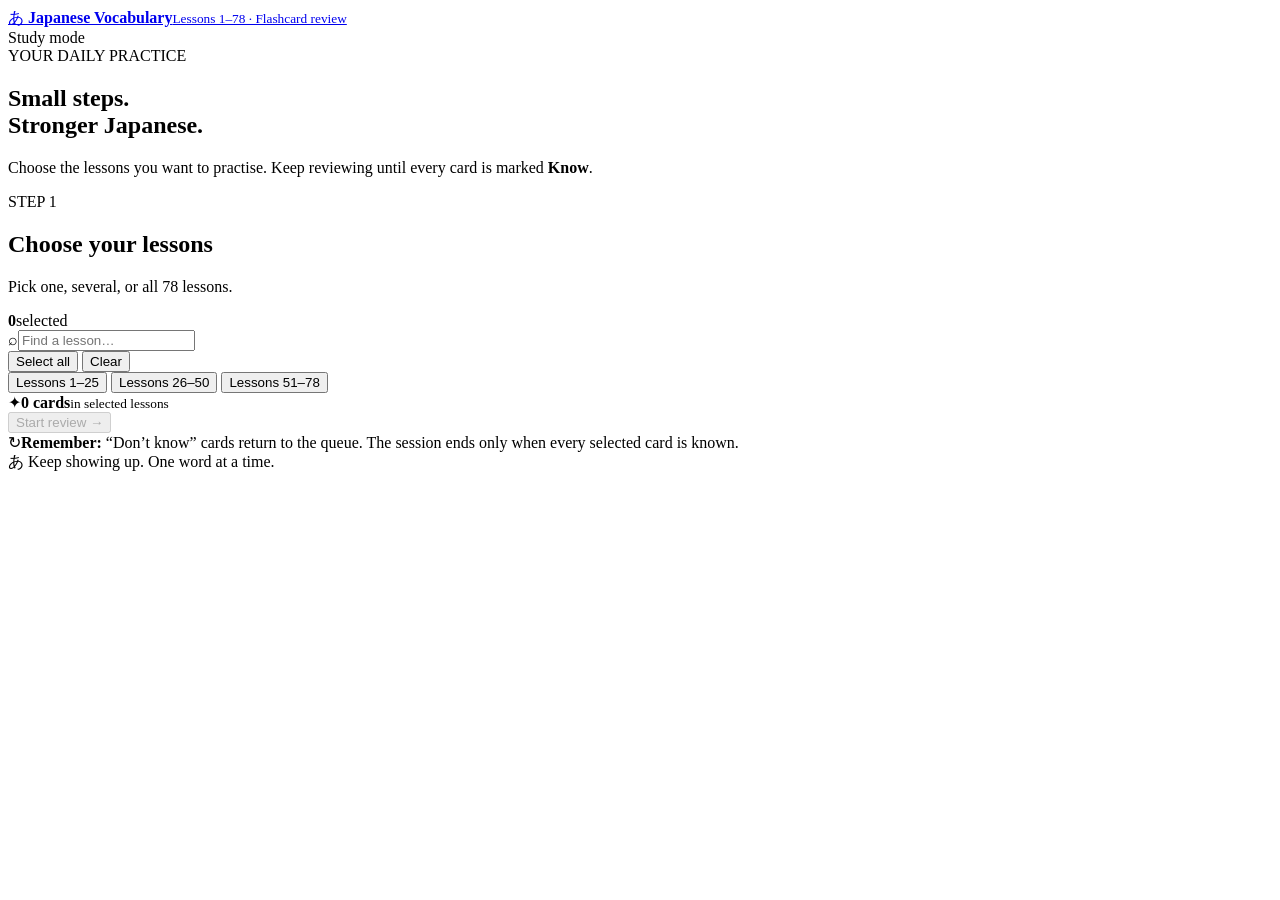
==== public/index.html @ ea496125 "Add homepage inside Vercel static output directory" ====
<!doctype html>
<html lang="en">
<head>
  <meta charset="utf-8">
  <meta name="viewport" content="width=device-width, initial-scale=1, viewport-fit=cover">
  <meta name="theme-color" content="#f5f7fb">
  <meta name="description" content="Review Japanese vocabulary from Lessons 1–78 with a simple, mobile-friendly flashcard app.">
  <title>Japanese Vocabulary • Flashcards</title>
  <link rel="stylesheet" href="./styles.css">
  <script defer src="./lesson-data-1-78-no-kanji.js"></script>
  <script defer src="./app.js"></script>
</head>
<body>
  <div class="app-shell">
    <header class="topbar">
      <a class="brand" href="./" aria-label="Japanese Vocabulary home">
        <span class="brand-mark">あ</span>
        <span><strong>Japanese Vocabulary</strong><small>Lessons 1–78 · Flashcard review</small></span>
      </a>
      <div class="top-pill"><span class="status-dot"></span> Study mode</div>
    </header>

    <main>
      <section id="setup-screen" class="screen">
        <div class="intro">
          <div class="eyebrow">YOUR DAILY PRACTICE</div>
          <h1>Small steps.<br><span>Stronger Japanese.</span></h1>
          <p>Choose the lessons you want to practise. Keep reviewing until every card is marked <strong>Know</strong>.</p>
        </div>

        <section class="panel lesson-panel" aria-labelledby="lesson-title">
          <div class="panel-heading">
            <div>
              <div class="eyebrow">STEP 1</div>
              <h2 id="lesson-title">Choose your lessons</h2>
              <p class="muted">Pick one, several, or all 78 lessons.</p>
            </div>
            <div class="selection-count"><strong id="selected-count">0</strong><span>selected</span></div>
          </div>

          <div class="selection-tools">
            <label class="search-box"><span aria-hidden="true">⌕</span><input id="lesson-search" type="search" placeholder="Find a lesson…" autocomplete="off" aria-label="Find a lesson"></label>
            <div class="tool-buttons">
              <button id="select-all" class="button button-soft" type="button">Select all</button>
              <button id="clear-all" class="button button-quiet" type="button">Clear</button>
            </div>
          </div>
          <div class="quick-picks">
            <button type="button" class="quick-chip" data-range="1-25">Lessons 1–25</button>
            <button type="button" class="quick-chip" data-range="26-50">Lessons 26–50</button>
            <button type="button" class="quick-chip" data-range="51-78">Lessons 51–78</button>
          </div>
          <div id="lesson-grid" class="lesson-grid" aria-label="Lesson choices"></div>
          <div class="start-row">
            <div class="start-summary"><span class="summary-icon">✦</span><span><strong id="word-count">0 cards</strong><small>in selected lessons</small></span></div>
            <button id="start-review" class="button button-primary" type="button" disabled>Start review <span aria-hidden="true">→</span></button>
          </div>
          <p id="setup-error" class="error-message" role="alert" hidden></p>
        </section>
        <div class="tip-row"><span class="tip-icon">↻</span><span><strong>Remember:</strong> “Don’t know” cards return to the queue. The session ends only when every selected card is known.</span></div>
      </section>

      <section id="review-screen" class="screen" hidden>
        <div class="review-topline">
          <button id="back-to-lessons" class="back-button" type="button"><span aria-hidden="true">←</span> Lessons</button>
          <span id="review-lessons-label" class="lesson-label">Selected lessons</span>
        </div>
        <div class="review-heading">
          <div><div class="eyebrow">STEP 2 · ACTIVE RECALL</div><h1>Can you remember it?</h1><p class="muted">Think of the meaning, then tap the card to reveal it.</p></div>
          <div class="progress-ring" aria-label="Review progress"><strong id="progress-percent">0%</strong><span>known</span></div>
        </div>
        <div class="progress-track" role="progressbar" aria-label="Known cards" aria-valuemin="0" aria-valuemax="100" aria-valuenow="0" id="progress-track"><span id="progress-fill"></span></div>
        <div class="stats-row">
          <div class="stat-card"><span class="stat-icon lavender">▤</span><span><strong id="remaining-count">0</strong><small>in queue</small></span></div>
          <div class="stat-card"><span class="stat-icon green">✓</span><span><strong id="known-count">0</strong><small>known</small></span></div>
          <div class="stat-card"><span class="stat-icon orange">↻</span><span><strong id="retry-count">0</strong><small>to revisit</small></span></div>
        </div>

        <div class="flashcard-wrap">
          <button id="flashcard" class="flashcard" type="button" aria-label="Reveal English meaning">
            <span class="card-top"><span id="card-lesson" class="card-lesson">LESSON 1</span><span id="card-side" class="card-side">JAPANESE</span></span>
            <span class="card-center"><span id="card-jp" class="japanese-word" lang="ja">あなた</span><span id="card-en" class="english-meaning" hidden>you</span></span>
            <span class="card-bottom"><span id="card-hint" class="card-hint"><span aria-hidden="true">↻</span> Tap to reveal meaning</span><span class="card-number" id="card-number">CARD 1</span></span>
          </button>
        </div>
        <div class="answer-actions">
          <button id="dont-know" class="answer-button dont-know" type="button"><span class="answer-symbol">↻</span><span><strong>Don’t know</strong><small>Bring it back later</small></span></button>
          <button id="know" class="answer-button know" type="button"><span class="answer-symbol">✓</span><span><strong>Know</strong><small>Remove from this review</small></span></button>
        </div>
        <p class="keyboard-hint">Tip: tap the card to flip · keyboard: Space to flip, ← Don’t know, → Know</p>
      </section>

      <section id="complete-screen" class="screen completion-screen" hidden>
        <div class="completion-card">
          <div class="celebration-icon">✦</div>
          <div class="eyebrow">SESSION COMPLETE</div>
          <h1>すばらしい！<br><span>Excellent work.</span></h1>
          <p>You marked every card as <strong>Know</strong>. That’s your selected vocabulary reviewed from start to finish.</p>
          <div class="completion-stats"><div><strong id="final-known">0</strong><span>cards mastered</span></div><div><strong id="final-lessons">0</strong><span>lessons practised</span></div></div>
          <button id="review-again" class="button button-primary button-wide" type="button">Review these lessons again <span aria-hidden="true">↻</span></button>
          <button id="choose-new-lessons" class="button button-soft button-wide" type="button">Choose other lessons</button>
        </div>
      </section>
    </main>
    <footer><span>あ</span> Keep showing up. One word at a time.</footer>
  </div>
</body>
</html>
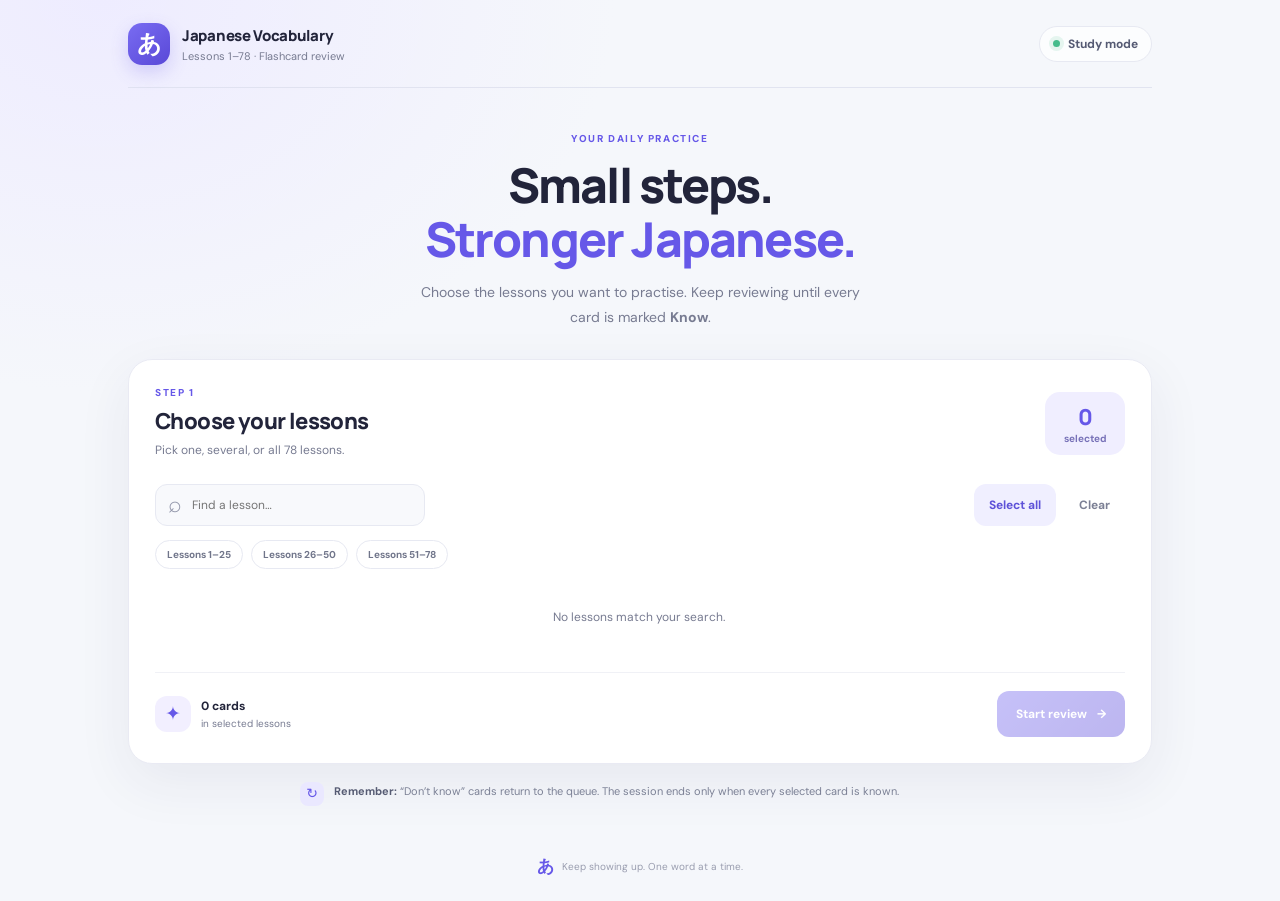
==== commit 39b6da20: "Load canonical Lessons 1–78 vocabulary in public build" ====
--- a/public/index.html
+++ b/public/index.html
@@ -7,7 +7,7 @@
   <meta name="description" content="Review Japanese vocabulary from Lessons 1–78 with a simple, mobile-friendly flashcard app.">
   <title>Japanese Vocabulary • Flashcards</title>
   <link rel="stylesheet" href="./styles.css">
-  <script defer src="./lesson-data-1-78-no-kanji.js"></script>
+  <script defer src="./lesson-data-1-78.js"></script>
   <script defer src="./app.js"></script>
 </head>
 <body>
--- a/public/styles.css
+++ b/public/styles.css
@@ -0,0 +1,6 @@
+@import url('https://fonts.googleapis.com/css2?family=DM+Sans:wght@400;500;600;700&family=Manrope:wght@400;500;600;700;800&display=swap');
+:root{color-scheme:light;--ink:#22243a;--muted:#777b91;--line:#e7e9f2;--paper:#fff;--bg:#f5f7fb;--purple:#6658e8;--purple-dark:#5144d4;--purple-soft:#f0eeff;--green:#188a62;--green-soft:#e8f8f1;--orange:#c47731;--orange-soft:#fff3e6;--shadow:0 18px 55px rgba(41,43,83,.07)}
+*{box-sizing:border-box}html{min-height:100%;background:var(--bg)}body{margin:0;color:var(--ink);font-family:'DM Sans',system-ui,-apple-system,sans-serif;background:radial-gradient(ellipse at 8% 0%,#eeecff 0,transparent 32rem),var(--bg);min-height:100vh}button,input{font:inherit}button{cursor:pointer}button:focus-visible,input:focus-visible,a:focus-visible{outline:3px solid #a9a0ff;outline-offset:3px}.app-shell{max-width:1080px;margin:0 auto;padding:0 28px;min-height:100vh;display:flex;flex-direction:column}.topbar{height:88px;display:flex;align-items:center;justify-content:space-between;border-bottom:1px solid rgba(219,222,236,.75);gap:12px}.brand{display:flex;align-items:center;gap:12px;text-decoration:none;color:inherit}.brand-mark{width:42px;height:42px;display:grid;place-items:center;border-radius:14px;background:linear-gradient(140deg,#796cf2,#5948d7);color:#fff;font-size:24px;font-weight:800;box-shadow:0 7px 18px #6658e83b}.brand strong,.brand small{display:block}.brand strong{font:800 15px Manrope,sans-serif;letter-spacing:-.3px}.brand small{font-size:11px;color:var(--muted);margin-top:3px}.top-pill{display:flex;align-items:center;gap:8px;border:1px solid var(--line);border-radius:99px;background:#ffffffb8;padding:9px 13px;font-size:12px;font-weight:700;color:#555a73;white-space:nowrap}.status-dot{width:7px;height:7px;border-radius:50%;background:#45bc8b;box-shadow:0 0 0 4px #45bc8b20}.screen{padding:44px 0 26px;animation:appear .3s ease both}.intro{max-width:600px;margin:0 auto 30px;text-align:center}.eyebrow{color:var(--purple);font-size:10px;font-weight:800;letter-spacing:1.6px}.intro h1,.review-heading h1,.completion-card h1{font:800 clamp(32px,5vw,48px)/1.13 Manrope,sans-serif;letter-spacing:-1.8px;margin:13px 0 14px}.intro h1 span,.review-heading h1 span,.completion-card h1 span{color:var(--purple)}.intro p{font-size:14px;line-height:1.75;color:var(--muted);max-width:470px;margin:0 auto}.panel{background:var(--paper);border:1px solid #e9eaf3;border-radius:24px;box-shadow:var(--shadow)}.lesson-panel{padding:26px}.panel-heading{display:flex;justify-content:space-between;align-items:center;gap:16px}.panel-heading h2{font:800 22px Manrope,sans-serif;letter-spacing:-.6px;margin:7px 0 5px}.muted{color:var(--muted)}.panel-heading p,.review-heading p{font-size:12px;margin:0;line-height:1.6}.selection-count{background:var(--purple-soft);border-radius:15px;padding:10px 14px;text-align:center;min-width:80px}.selection-count strong{display:block;color:var(--purple);font:800 22px Manrope}.selection-count span{display:block;color:#7771b8;font-size:10px;font-weight:700}.selection-tools{display:flex;align-items:center;justify-content:space-between;gap:12px;margin:23px 0 14px}.search-box{display:flex;align-items:center;gap:8px;background:#f8f9fc;border:1px solid var(--line);border-radius:12px;padding:0 12px;height:42px;max-width:270px;flex:1;color:#9296aa}.search-box>span{font-size:23px;line-height:1}.search-box input{width:100%;min-width:0;border:0;outline:none;background:transparent;color:var(--ink);font-size:12px}.tool-buttons{display:flex;gap:8px}.button{border:0;border-radius:12px;min-height:42px;padding:0 15px;display:inline-flex;align-items:center;justify-content:center;gap:10px;font-weight:700;font-size:12px;transition:transform .18s,background .18s,box-shadow .18s}.button:active,.answer-button:active{transform:scale(.98)}.button-soft{background:#f0efff;color:#5d51d8}.button-soft:hover{background:#e7e4ff}.button-quiet{background:transparent;color:#7c8095}.button-quiet:hover{background:#f5f6fa}.button-primary{background:linear-gradient(135deg,#7164ee,#5949d9);color:white;box-shadow:0 8px 20px #6658e82e}.button-primary:hover{background:linear-gradient(135deg,#6558e7,#4f42cd);box-shadow:0 10px 24px #6658e845}.button:disabled{opacity:.4;cursor:not-allowed;box-shadow:none}.quick-picks{display:flex;gap:8px;flex-wrap:wrap;margin:0 0 14px}.quick-chip{border:1px solid var(--line);background:#fff;border-radius:99px;padding:7px 11px;font-size:10px;color:#70758a;font-weight:700}.quick-chip:hover{border-color:#bcb6ff;color:var(--purple);background:#faf9ff}.lesson-grid{display:grid;grid-template-columns:repeat(6,minmax(0,1fr));gap:8px;max-height:280px;overflow:auto;padding:2px 3px 8px 0;scrollbar-color:#d7d5ee transparent;scrollbar-width:thin}.lesson-option{position:relative;min-height:58px;border:1px solid var(--line);border-radius:13px;background:#fff;display:flex;align-items:center;justify-content:center;flex-direction:column;gap:3px;color:#656a81;transition:border-color .15s,background .15s,transform .15s}.lesson-option:hover{border-color:#b9b2ff;transform:translateY(-1px)}.lesson-option strong{font:800 15px Manrope,sans-serif}.lesson-option small{font-size:9px;color:#9b9fb0}.lesson-option.selected{background:#f0eeff;border-color:#8b80f2;color:#584bd4;box-shadow:inset 0 0 0 1px #8b80f22b}.lesson-option.selected small{color:#7770ca}.lesson-option .checkmark{position:absolute;right:6px;top:5px;width:14px;height:14px;border-radius:50%;display:grid;place-items:center;background:var(--purple);color:#fff;font-size:9px}.lesson-option:not(.selected) .checkmark{display:none}.empty-search{grid-column:1/-1;text-align:center;color:var(--muted);font-size:12px;padding:24px}.start-row{display:flex;align-items:center;justify-content:space-between;gap:12px;border-top:1px solid #f0f1f6;margin-top:15px;padding-top:18px}.start-summary{display:flex;align-items:center;gap:10px}.summary-icon{display:grid;place-items:center;width:36px;height:36px;border-radius:12px;background:#f2efff;color:var(--purple);font-size:19px}.start-summary strong,.start-summary small{display:block}.start-summary strong{font-size:12px}.start-summary small{font-size:10px;color:var(--muted);margin-top:3px}.start-row .button{min-height:46px;padding:0 19px}.error-message{font-size:12px;color:#b43f52;margin:12px 0 0}.tip-row{display:flex;align-items:flex-start;gap:10px;max-width:680px;margin:18px auto 0;color:#7b8095;font-size:11px;line-height:1.7}.tip-row strong{color:#565b73}.tip-icon{display:grid;place-items:center;flex:0 0 24px;height:24px;border-radius:8px;background:#eae8ff;color:var(--purple);font-size:14px}.review-topline{display:flex;align-items:center;justify-content:space-between;margin-bottom:28px}.back-button{border:0;background:transparent;padding:8px 0;color:#6f7489;font-size:12px;font-weight:700}.back-button:hover{color:var(--purple)}.back-button span{font-size:18px;vertical-align:-1px;margin-right:5px}.lesson-label{font-size:10px;font-weight:700;color:#7168cb;background:#efedff;padding:8px 11px;border-radius:99px}.review-heading{display:flex;align-items:center;justify-content:space-between;gap:16px}.review-heading h1{font-size:clamp(27px,4vw,38px);margin:9px 0}.review-heading p{font-size:12px}.progress-ring{width:66px;height:66px;flex:0 0 66px;border-radius:50%;border:4px solid #e5e2ff;display:flex;flex-direction:column;align-items:center;justify-content:center;background:#fff}.progress-ring strong{font:800 16px Manrope;color:var(--purple)}.progress-ring span{font-size:8px;color:var(--muted);margin-top:1px}.progress-track{height:6px;background:#e7e8f1;border-radius:99px;overflow:hidden;margin:22px 0 16px}.progress-track span{display:block;height:100%;width:0;background:linear-gradient(90deg,#9288ff,#5d4cdd);border-radius:99px;transition:width .25s ease}.stats-row{display:grid;grid-template-columns:repeat(3,1fr);gap:10px}.stat-card{display:flex;align-items:center;gap:10px;padding:12px 14px;border:1px solid var(--line);border-radius:14px;background:#fff}.stat-icon{display:grid;place-items:center;width:32px;height:32px;border-radius:10px;font-size:15px;font-weight:800}.lavender{background:#efedff;color:#6658e8}.green{background:var(--green-soft);color:var(--green)}.orange{background:var(--orange-soft);color:var(--orange)}.stat-card strong,.stat-card small{display:block}.stat-card strong{font:800 16px Manrope}.stat-card small{font-size:10px;color:var(--muted);margin-top:2px}.flashcard-wrap{max-width:620px;margin:24px auto 16px;perspective:1200px}.flashcard{width:100%;min-height:270px;border:1px solid #e5e3fb;border-radius:24px;background:linear-gradient(145deg,#fff 0%,#fcfbff 70%,#f4f1ff 100%);box-shadow:0 20px 50px #3c32780d;display:flex;flex-direction:column;align-items:stretch;justify-content:space-between;text-align:center;padding:21px 24px;color:var(--ink);transition:transform .24s,box-shadow .24s;position:relative;overflow:hidden}.flashcard:before{content:"";position:absolute;width:180px;height:180px;border-radius:50%;background:#eeebff70;top:-100px;right:-70px;pointer-events:none}.flashcard:hover{box-shadow:0 24px 60px #3c327815}.flashcard.is-flipped{background:linear-gradient(145deg,#f4fff9,#fff 80%);border-color:#d2f0e2}.card-top,.card-bottom{position:relative;display:flex;align-items:center;justify-content:space-between;gap:10px}.card-lesson,.card-side,.card-number{font-size:9px;font-weight:800;letter-spacing:1px;color:#8b8fa4}.card-lesson{background:#f0eeff;color:#6c5de3;border-radius:99px;padding:7px 10px;letter-spacing:.5px}.card-center{display:flex;flex-direction:column;align-items:center;justify-content:center;gap:16px;min-height:150px;position:relative}.japanese-word{font:700 clamp(32px,7vw,56px)/1.3 'DM Sans',sans-serif;letter-spacing:.5px;color:#282742;overflow-wrap:anywhere}.english-meaning{font:700 clamp(22px,4vw,30px)/1.35 Manrope,sans-serif;letter-spacing:-.5px;color:#188a62;overflow-wrap:anywhere}.card-hint{font-size:10px;color:#8a8da3}.card-hint span{font-size:14px;vertical-align:-1px;margin-right:4px}.flashcard.is-flipped .card-hint{color:#238663}.answer-actions{max-width:620px;margin:0 auto;display:grid;grid-template-columns:1fr 1fr;gap:12px}.answer-button{min-height:65px;border-radius:15px;border:1px solid var(--line);display:flex;align-items:center;justify-content:flex-start;text-align:left;gap:12px;padding:10px 16px;background:#fff;transition:transform .15s,box-shadow .15s,border-color .15s}.answer-button:hover{transform:translateY(-2px);box-shadow:0 8px 20px #27254b0b}.answer-button .answer-symbol{display:grid;place-items:center;flex:0 0 34px;height:34px;border-radius:11px;font-size:17px;font-weight:800}.answer-button strong,.answer-button small{display:block}.answer-button strong{font-size:12px}.answer-button small{font-size:10px;color:var(--muted);margin-top:4px}.dont-know{border-color:#f1e4d5}.dont-know .answer-symbol{background:var(--orange-soft);color:var(--orange)}.dont-know strong{color:#a86427}.know{border-color:#d6efe4}.know .answer-symbol{background:var(--green-soft);color:var(--green)}.know strong{color:#187b5b}.keyboard-hint{text-align:center;font-size:10px;color:#9699aa;margin:15px 0 0}.completion-screen{display:flex;justify-content:center;align-items:center;flex:1}.completion-card{width:min(100%,520px);text-align:center;padding:38px 30px;background:#fff;border:1px solid var(--line);border-radius:26px;box-shadow:var(--shadow)}.celebration-icon{display:grid;place-items:center;width:68px;height:68px;margin:0 auto 20px;border-radius:23px;background:linear-gradient(145deg,#eeeaff,#faf9ff);color:var(--purple);font-size:32px}.completion-card h1{font-size:36px;margin:13px 0}.completion-card p{font-size:13px;line-height:1.8;color:var(--muted);max-width:370px;margin:0 auto}.completion-stats{display:grid;grid-template-columns:1fr 1fr;gap:10px;margin:25px 0}.completion-stats div{padding:17px;border:1px solid var(--line);border-radius:15px;background:#fafaff}.completion-stats strong,.completion-stats span{display:block}.completion-stats strong{font:800 25px Manrope;color:var(--purple)}.completion-stats span{font-size:10px;color:var(--muted);margin-top:4px}.button-wide{width:100%;min-height:46px;margin-top:10px}footer{margin-top:auto;display:flex;justify-content:center;align-items:center;gap:8px;padding:23px 0;color:#999daf;font-size:10px}footer span{color:var(--purple);font-size:17px;font-weight:800}@keyframes appear{from{opacity:0;transform:translateY(7px)}to{opacity:1;transform:translateY(0)}}[hidden]{display:none!important}
+@media(max-width:760px){.app-shell{padding:0 18px}.topbar{height:74px}.brand-mark{width:38px;height:38px}.brand strong{font-size:13px}.brand small{font-size:10px}.top-pill{font-size:10px;padding:8px 10px}.screen{padding-top:30px}.intro{margin-bottom:23px}.intro h1{font-size:36px}.intro p{font-size:12px}.lesson-panel{padding:18px;border-radius:20px}.panel-heading h2{font-size:19px}.selection-tools{align-items:stretch;flex-direction:column}.search-box{max-width:none;flex:auto}.tool-buttons{display:grid;grid-template-columns:1fr 1fr}.lesson-grid{grid-template-columns:repeat(4,minmax(0,1fr));gap:7px;max-height:300px}.lesson-option{min-height:54px}.start-row .button{padding:0 13px}.tip-row{font-size:10px}.review-topline{margin-bottom:22px}.review-heading h1{font-size:28px;letter-spacing:-1px}.review-heading p{max-width:260px}.progress-ring{width:59px;height:59px;flex-basis:59px}.stats-row{gap:7px}.stat-card{padding:10px 8px;gap:7px}.stat-icon{width:29px;height:29px;flex-basis:29px}.stat-card strong{font-size:14px}.stat-card small{font-size:9px}.flashcard{min-height:260px;padding:17px 16px;border-radius:21px}.answer-actions{gap:8px}.answer-button{min-height:66px;padding:9px 10px;gap:8px}.answer-button .answer-symbol{flex-basis:30px;height:30px}.answer-button strong{font-size:11px}.answer-button small{font-size:9px}.keyboard-hint{line-height:1.6}.completion-card{padding:30px 20px}.completion-card h1{font-size:32px}}
+@media(max-width:390px){.app-shell{padding:0 12px}.brand{gap:8px}.brand strong{font-size:12px}.brand small{font-size:9px}.top-pill{padding:7px 8px;font-size:9px}.intro h1{font-size:32px}.lesson-panel{padding:14px}.lesson-grid{grid-template-columns:repeat(3,minmax(0,1fr))}.selection-count{min-width:68px;padding:8px 10px}.panel-heading h2{font-size:17px}.start-summary{gap:7px}.start-row .button{font-size:11px;padding:0 10px}.review-heading h1{font-size:25px}.review-heading p{font-size:11px}.flashcard{min-height:235px}.answer-button{gap:6px;padding:8px}.answer-button .answer-symbol{flex-basis:27px;height:27px}.answer-button small{font-size:8px}.lesson-label{font-size:9px;padding:7px 8px}}
+@media(prefers-reduced-motion:reduce){*,*:before,*:after{animation-duration:.01ms!important;transition-duration:.01ms!important;scroll-behavior:auto!important}}
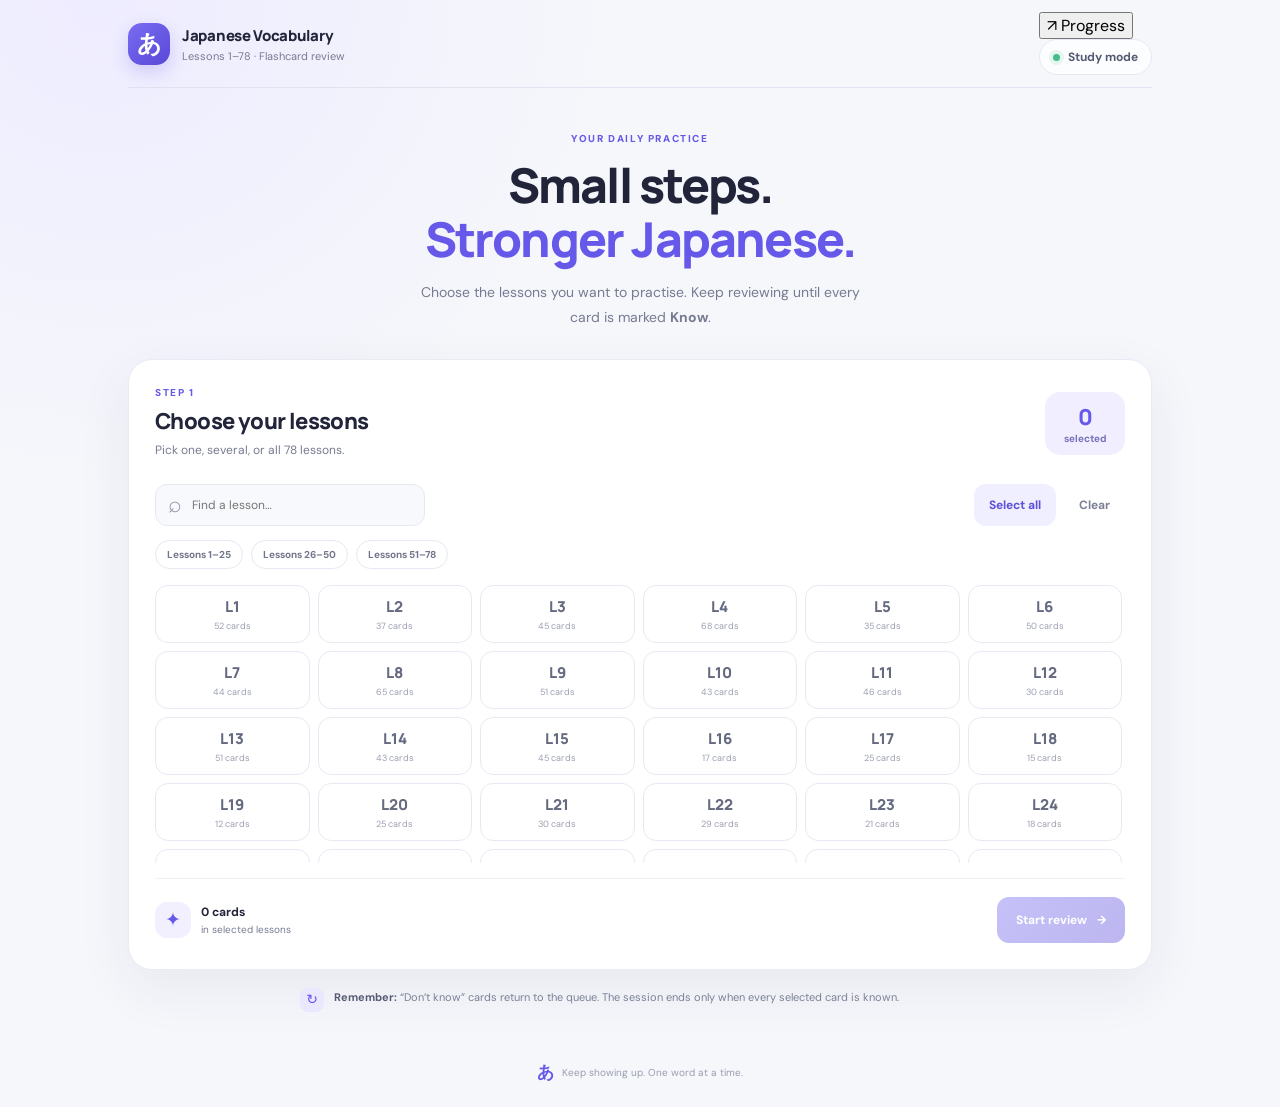
==== commit 9225de40: "Add progress view and PWA metadata" ====
--- a/public/index.html
+++ b/public/index.html
@@ -4,6 +4,9 @@
   <meta charset="utf-8">
   <meta name="viewport" content="width=device-width, initial-scale=1, viewport-fit=cover">
   <meta name="theme-color" content="#f5f7fb">
+  <meta name="apple-mobile-web-app-capable" content="yes">
+  <meta name="apple-mobile-web-app-status-bar-style" content="default">
+  <link rel="manifest" href="./manifest.json">
   <meta name="description" content="Review Japanese vocabulary from Lessons 1–78 with a simple, mobile-friendly flashcard app.">
   <title>Japanese Vocabulary • Flashcards</title>
   <link rel="stylesheet" href="./styles.css">
@@ -17,7 +20,7 @@
         <span class="brand-mark">あ</span>
         <span><strong>Japanese Vocabulary</strong><small>Lessons 1–78 · Flashcard review</small></span>
       </a>
-      <div class="top-pill"><span class="status-dot"></span> Study mode</div>
+      <div class="top-actions"><button id="show-progress" class="progress-nav" type="button" aria-label="View learning progress">↗ Progress</button><div class="top-pill"><span class="status-dot"></span> Study mode</div></div>
     </header>
 
     <main>
@@ -58,6 +61,20 @@
           <p id="setup-error" class="error-message" role="alert" hidden></p>
         </section>
         <div class="tip-row"><span class="tip-icon">↻</span><span><strong>Remember:</strong> “Don’t know” cards return to the queue. The session ends only when every selected card is known.</span></div>
+      </section>
+
+      <section id="progress-screen" class="screen" hidden>
+        <div class="progress-page-heading">
+          <div><div class="eyebrow">YOUR LEARNING JOURNEY</div><h1>My progress</h1><p class="muted">Your progress is saved on this device and stays available offline.</p></div>
+          <button id="progress-back" class="back-button" type="button">← Lessons</button>
+        </div>
+        <div class="progress-overview">
+          <article class="overview-card overview-primary"><span class="overview-label">Vocabulary mastered</span><strong id="overall-mastered">0 / 0</strong><div class="overview-track"><span id="overall-fill"></span></div><small id="overall-percent">0% complete</small></article>
+          <article class="overview-card"><span class="overview-label">Study sessions</span><strong id="sessions-total">0</strong><small>completed</small></article>
+          <article class="overview-card"><span class="overview-label">Cards still to learn</span><strong id="overall-remaining">0</strong><small>not marked Know</small></article>
+        </div>
+        <section class="panel progress-lessons-panel"><div class="panel-heading"><div><div class="eyebrow">LESSON BREAKDOWN</div><h2>Progress by lesson</h2><p class="muted">Each lesson tracks cards you marked Know.</p></div></div><div id="progress-lesson-list" class="progress-lesson-list"></div></section>
+        <section class="panel recent-panel"><div class="panel-heading"><div><div class="eyebrow">RECENT ACTIVITY</div><h2>Completed sessions</h2></div></div><div id="session-history" class="session-history"></div></section>
       </section>
 
       <section id="review-screen" class="screen" hidden>
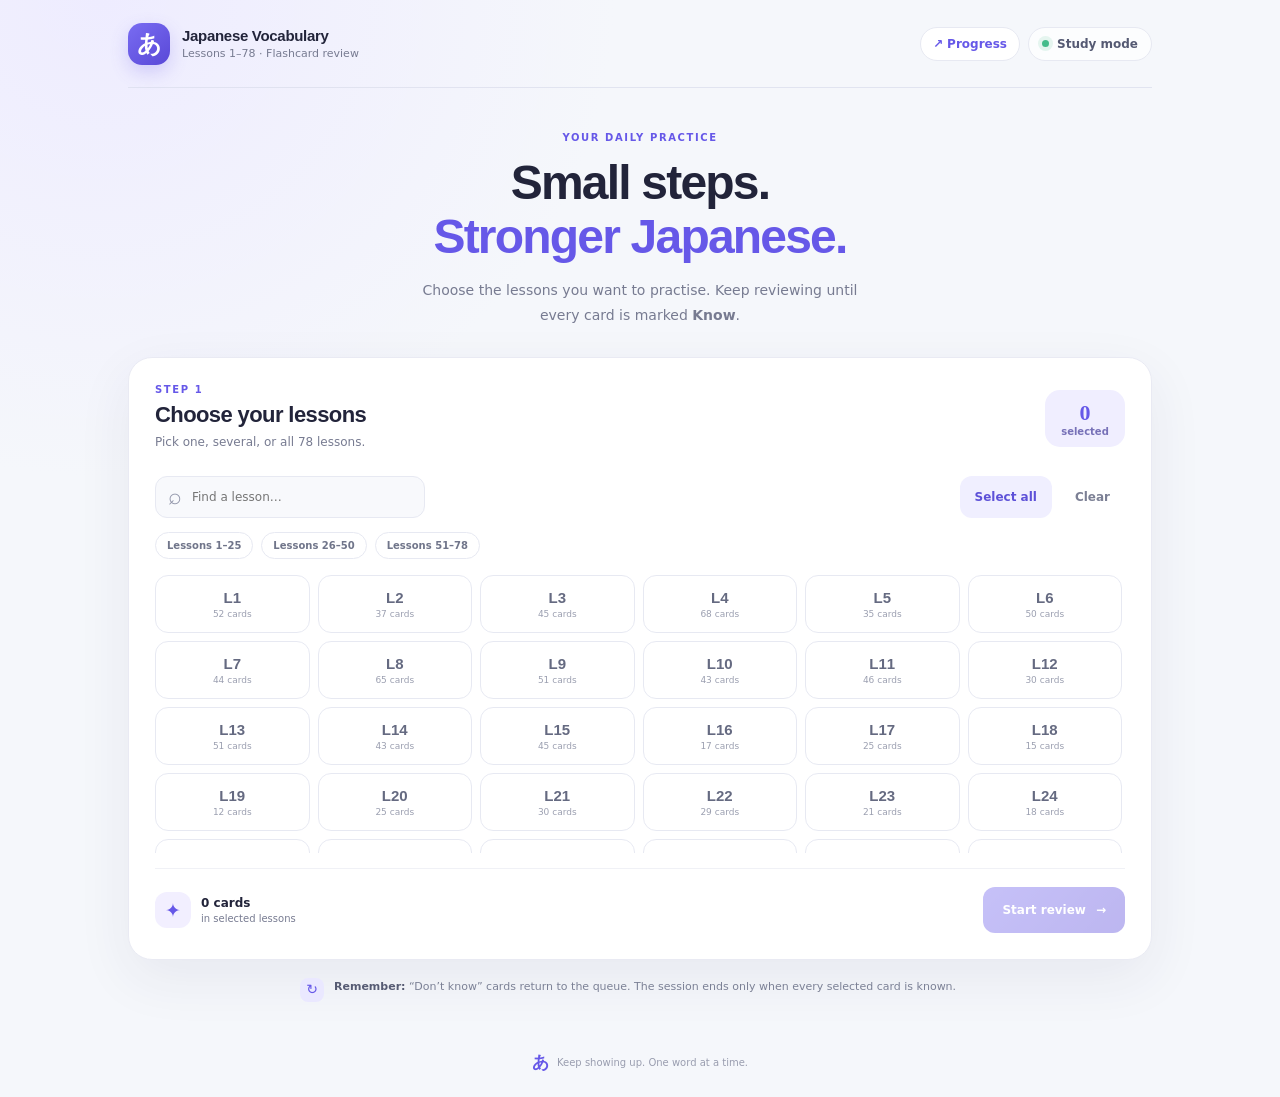
==== commit 283da8d3: "Register public-path service worker for offline mode" ====
--- a/public/index.html
+++ b/public/index.html
@@ -12,6 +12,7 @@
   <link rel="stylesheet" href="./styles.css">
   <script defer src="./lesson-data-1-78.js"></script>
   <script defer src="./app.js"></script>
+  <script>if ("serviceWorker" in navigator) window.addEventListener("load", () => navigator.serviceWorker.register("./sw.js").catch(() => {}));</script>
 </head>
 <body>
   <div class="app-shell">
--- a/public/styles.css
+++ b/public/styles.css
@@ -1,6 +1,42 @@
-@import url('https://fonts.googleapis.com/css2?family=DM+Sans:wght@400;500;600;700&family=Manrope:wght@400;500;600;700;800&display=swap');
 :root{color-scheme:light;--ink:#22243a;--muted:#777b91;--line:#e7e9f2;--paper:#fff;--bg:#f5f7fb;--purple:#6658e8;--purple-dark:#5144d4;--purple-soft:#f0eeff;--green:#188a62;--green-soft:#e8f8f1;--orange:#c47731;--orange-soft:#fff3e6;--shadow:0 18px 55px rgba(41,43,83,.07)}
 *{box-sizing:border-box}html{min-height:100%;background:var(--bg)}body{margin:0;color:var(--ink);font-family:'DM Sans',system-ui,-apple-system,sans-serif;background:radial-gradient(ellipse at 8% 0%,#eeecff 0,transparent 32rem),var(--bg);min-height:100vh}button,input{font:inherit}button{cursor:pointer}button:focus-visible,input:focus-visible,a:focus-visible{outline:3px solid #a9a0ff;outline-offset:3px}.app-shell{max-width:1080px;margin:0 auto;padding:0 28px;min-height:100vh;display:flex;flex-direction:column}.topbar{height:88px;display:flex;align-items:center;justify-content:space-between;border-bottom:1px solid rgba(219,222,236,.75);gap:12px}.brand{display:flex;align-items:center;gap:12px;text-decoration:none;color:inherit}.brand-mark{width:42px;height:42px;display:grid;place-items:center;border-radius:14px;background:linear-gradient(140deg,#796cf2,#5948d7);color:#fff;font-size:24px;font-weight:800;box-shadow:0 7px 18px #6658e83b}.brand strong,.brand small{display:block}.brand strong{font:800 15px Manrope,sans-serif;letter-spacing:-.3px}.brand small{font-size:11px;color:var(--muted);margin-top:3px}.top-pill{display:flex;align-items:center;gap:8px;border:1px solid var(--line);border-radius:99px;background:#ffffffb8;padding:9px 13px;font-size:12px;font-weight:700;color:#555a73;white-space:nowrap}.status-dot{width:7px;height:7px;border-radius:50%;background:#45bc8b;box-shadow:0 0 0 4px #45bc8b20}.screen{padding:44px 0 26px;animation:appear .3s ease both}.intro{max-width:600px;margin:0 auto 30px;text-align:center}.eyebrow{color:var(--purple);font-size:10px;font-weight:800;letter-spacing:1.6px}.intro h1,.review-heading h1,.completion-card h1{font:800 clamp(32px,5vw,48px)/1.13 Manrope,sans-serif;letter-spacing:-1.8px;margin:13px 0 14px}.intro h1 span,.review-heading h1 span,.completion-card h1 span{color:var(--purple)}.intro p{font-size:14px;line-height:1.75;color:var(--muted);max-width:470px;margin:0 auto}.panel{background:var(--paper);border:1px solid #e9eaf3;border-radius:24px;box-shadow:var(--shadow)}.lesson-panel{padding:26px}.panel-heading{display:flex;justify-content:space-between;align-items:center;gap:16px}.panel-heading h2{font:800 22px Manrope,sans-serif;letter-spacing:-.6px;margin:7px 0 5px}.muted{color:var(--muted)}.panel-heading p,.review-heading p{font-size:12px;margin:0;line-height:1.6}.selection-count{background:var(--purple-soft);border-radius:15px;padding:10px 14px;text-align:center;min-width:80px}.selection-count strong{display:block;color:var(--purple);font:800 22px Manrope}.selection-count span{display:block;color:#7771b8;font-size:10px;font-weight:700}.selection-tools{display:flex;align-items:center;justify-content:space-between;gap:12px;margin:23px 0 14px}.search-box{display:flex;align-items:center;gap:8px;background:#f8f9fc;border:1px solid var(--line);border-radius:12px;padding:0 12px;height:42px;max-width:270px;flex:1;color:#9296aa}.search-box>span{font-size:23px;line-height:1}.search-box input{width:100%;min-width:0;border:0;outline:none;background:transparent;color:var(--ink);font-size:12px}.tool-buttons{display:flex;gap:8px}.button{border:0;border-radius:12px;min-height:42px;padding:0 15px;display:inline-flex;align-items:center;justify-content:center;gap:10px;font-weight:700;font-size:12px;transition:transform .18s,background .18s,box-shadow .18s}.button:active,.answer-button:active{transform:scale(.98)}.button-soft{background:#f0efff;color:#5d51d8}.button-soft:hover{background:#e7e4ff}.button-quiet{background:transparent;color:#7c8095}.button-quiet:hover{background:#f5f6fa}.button-primary{background:linear-gradient(135deg,#7164ee,#5949d9);color:white;box-shadow:0 8px 20px #6658e82e}.button-primary:hover{background:linear-gradient(135deg,#6558e7,#4f42cd);box-shadow:0 10px 24px #6658e845}.button:disabled{opacity:.4;cursor:not-allowed;box-shadow:none}.quick-picks{display:flex;gap:8px;flex-wrap:wrap;margin:0 0 14px}.quick-chip{border:1px solid var(--line);background:#fff;border-radius:99px;padding:7px 11px;font-size:10px;color:#70758a;font-weight:700}.quick-chip:hover{border-color:#bcb6ff;color:var(--purple);background:#faf9ff}.lesson-grid{display:grid;grid-template-columns:repeat(6,minmax(0,1fr));gap:8px;max-height:280px;overflow:auto;padding:2px 3px 8px 0;scrollbar-color:#d7d5ee transparent;scrollbar-width:thin}.lesson-option{position:relative;min-height:58px;border:1px solid var(--line);border-radius:13px;background:#fff;display:flex;align-items:center;justify-content:center;flex-direction:column;gap:3px;color:#656a81;transition:border-color .15s,background .15s,transform .15s}.lesson-option:hover{border-color:#b9b2ff;transform:translateY(-1px)}.lesson-option strong{font:800 15px Manrope,sans-serif}.lesson-option small{font-size:9px;color:#9b9fb0}.lesson-option.selected{background:#f0eeff;border-color:#8b80f2;color:#584bd4;box-shadow:inset 0 0 0 1px #8b80f22b}.lesson-option.selected small{color:#7770ca}.lesson-option .checkmark{position:absolute;right:6px;top:5px;width:14px;height:14px;border-radius:50%;display:grid;place-items:center;background:var(--purple);color:#fff;font-size:9px}.lesson-option:not(.selected) .checkmark{display:none}.empty-search{grid-column:1/-1;text-align:center;color:var(--muted);font-size:12px;padding:24px}.start-row{display:flex;align-items:center;justify-content:space-between;gap:12px;border-top:1px solid #f0f1f6;margin-top:15px;padding-top:18px}.start-summary{display:flex;align-items:center;gap:10px}.summary-icon{display:grid;place-items:center;width:36px;height:36px;border-radius:12px;background:#f2efff;color:var(--purple);font-size:19px}.start-summary strong,.start-summary small{display:block}.start-summary strong{font-size:12px}.start-summary small{font-size:10px;color:var(--muted);margin-top:3px}.start-row .button{min-height:46px;padding:0 19px}.error-message{font-size:12px;color:#b43f52;margin:12px 0 0}.tip-row{display:flex;align-items:flex-start;gap:10px;max-width:680px;margin:18px auto 0;color:#7b8095;font-size:11px;line-height:1.7}.tip-row strong{color:#565b73}.tip-icon{display:grid;place-items:center;flex:0 0 24px;height:24px;border-radius:8px;background:#eae8ff;color:var(--purple);font-size:14px}.review-topline{display:flex;align-items:center;justify-content:space-between;margin-bottom:28px}.back-button{border:0;background:transparent;padding:8px 0;color:#6f7489;font-size:12px;font-weight:700}.back-button:hover{color:var(--purple)}.back-button span{font-size:18px;vertical-align:-1px;margin-right:5px}.lesson-label{font-size:10px;font-weight:700;color:#7168cb;background:#efedff;padding:8px 11px;border-radius:99px}.review-heading{display:flex;align-items:center;justify-content:space-between;gap:16px}.review-heading h1{font-size:clamp(27px,4vw,38px);margin:9px 0}.review-heading p{font-size:12px}.progress-ring{width:66px;height:66px;flex:0 0 66px;border-radius:50%;border:4px solid #e5e2ff;display:flex;flex-direction:column;align-items:center;justify-content:center;background:#fff}.progress-ring strong{font:800 16px Manrope;color:var(--purple)}.progress-ring span{font-size:8px;color:var(--muted);margin-top:1px}.progress-track{height:6px;background:#e7e8f1;border-radius:99px;overflow:hidden;margin:22px 0 16px}.progress-track span{display:block;height:100%;width:0;background:linear-gradient(90deg,#9288ff,#5d4cdd);border-radius:99px;transition:width .25s ease}.stats-row{display:grid;grid-template-columns:repeat(3,1fr);gap:10px}.stat-card{display:flex;align-items:center;gap:10px;padding:12px 14px;border:1px solid var(--line);border-radius:14px;background:#fff}.stat-icon{display:grid;place-items:center;width:32px;height:32px;border-radius:10px;font-size:15px;font-weight:800}.lavender{background:#efedff;color:#6658e8}.green{background:var(--green-soft);color:var(--green)}.orange{background:var(--orange-soft);color:var(--orange)}.stat-card strong,.stat-card small{display:block}.stat-card strong{font:800 16px Manrope}.stat-card small{font-size:10px;color:var(--muted);margin-top:2px}.flashcard-wrap{max-width:620px;margin:24px auto 16px;perspective:1200px}.flashcard{width:100%;min-height:270px;border:1px solid #e5e3fb;border-radius:24px;background:linear-gradient(145deg,#fff 0%,#fcfbff 70%,#f4f1ff 100%);box-shadow:0 20px 50px #3c32780d;display:flex;flex-direction:column;align-items:stretch;justify-content:space-between;text-align:center;padding:21px 24px;color:var(--ink);transition:transform .24s,box-shadow .24s;position:relative;overflow:hidden}.flashcard:before{content:"";position:absolute;width:180px;height:180px;border-radius:50%;background:#eeebff70;top:-100px;right:-70px;pointer-events:none}.flashcard:hover{box-shadow:0 24px 60px #3c327815}.flashcard.is-flipped{background:linear-gradient(145deg,#f4fff9,#fff 80%);border-color:#d2f0e2}.card-top,.card-bottom{position:relative;display:flex;align-items:center;justify-content:space-between;gap:10px}.card-lesson,.card-side,.card-number{font-size:9px;font-weight:800;letter-spacing:1px;color:#8b8fa4}.card-lesson{background:#f0eeff;color:#6c5de3;border-radius:99px;padding:7px 10px;letter-spacing:.5px}.card-center{display:flex;flex-direction:column;align-items:center;justify-content:center;gap:16px;min-height:150px;position:relative}.japanese-word{font:700 clamp(32px,7vw,56px)/1.3 'DM Sans',sans-serif;letter-spacing:.5px;color:#282742;overflow-wrap:anywhere}.english-meaning{font:700 clamp(22px,4vw,30px)/1.35 Manrope,sans-serif;letter-spacing:-.5px;color:#188a62;overflow-wrap:anywhere}.card-hint{font-size:10px;color:#8a8da3}.card-hint span{font-size:14px;vertical-align:-1px;margin-right:4px}.flashcard.is-flipped .card-hint{color:#238663}.answer-actions{max-width:620px;margin:0 auto;display:grid;grid-template-columns:1fr 1fr;gap:12px}.answer-button{min-height:65px;border-radius:15px;border:1px solid var(--line);display:flex;align-items:center;justify-content:flex-start;text-align:left;gap:12px;padding:10px 16px;background:#fff;transition:transform .15s,box-shadow .15s,border-color .15s}.answer-button:hover{transform:translateY(-2px);box-shadow:0 8px 20px #27254b0b}.answer-button .answer-symbol{display:grid;place-items:center;flex:0 0 34px;height:34px;border-radius:11px;font-size:17px;font-weight:800}.answer-button strong,.answer-button small{display:block}.answer-button strong{font-size:12px}.answer-button small{font-size:10px;color:var(--muted);margin-top:4px}.dont-know{border-color:#f1e4d5}.dont-know .answer-symbol{background:var(--orange-soft);color:var(--orange)}.dont-know strong{color:#a86427}.know{border-color:#d6efe4}.know .answer-symbol{background:var(--green-soft);color:var(--green)}.know strong{color:#187b5b}.keyboard-hint{text-align:center;font-size:10px;color:#9699aa;margin:15px 0 0}.completion-screen{display:flex;justify-content:center;align-items:center;flex:1}.completion-card{width:min(100%,520px);text-align:center;padding:38px 30px;background:#fff;border:1px solid var(--line);border-radius:26px;box-shadow:var(--shadow)}.celebration-icon{display:grid;place-items:center;width:68px;height:68px;margin:0 auto 20px;border-radius:23px;background:linear-gradient(145deg,#eeeaff,#faf9ff);color:var(--purple);font-size:32px}.completion-card h1{font-size:36px;margin:13px 0}.completion-card p{font-size:13px;line-height:1.8;color:var(--muted);max-width:370px;margin:0 auto}.completion-stats{display:grid;grid-template-columns:1fr 1fr;gap:10px;margin:25px 0}.completion-stats div{padding:17px;border:1px solid var(--line);border-radius:15px;background:#fafaff}.completion-stats strong,.completion-stats span{display:block}.completion-stats strong{font:800 25px Manrope;color:var(--purple)}.completion-stats span{font-size:10px;color:var(--muted);margin-top:4px}.button-wide{width:100%;min-height:46px;margin-top:10px}footer{margin-top:auto;display:flex;justify-content:center;align-items:center;gap:8px;padding:23px 0;color:#999daf;font-size:10px}footer span{color:var(--purple);font-size:17px;font-weight:800}@keyframes appear{from{opacity:0;transform:translateY(7px)}to{opacity:1;transform:translateY(0)}}[hidden]{display:none!important}
 @media(max-width:760px){.app-shell{padding:0 18px}.topbar{height:74px}.brand-mark{width:38px;height:38px}.brand strong{font-size:13px}.brand small{font-size:10px}.top-pill{font-size:10px;padding:8px 10px}.screen{padding-top:30px}.intro{margin-bottom:23px}.intro h1{font-size:36px}.intro p{font-size:12px}.lesson-panel{padding:18px;border-radius:20px}.panel-heading h2{font-size:19px}.selection-tools{align-items:stretch;flex-direction:column}.search-box{max-width:none;flex:auto}.tool-buttons{display:grid;grid-template-columns:1fr 1fr}.lesson-grid{grid-template-columns:repeat(4,minmax(0,1fr));gap:7px;max-height:300px}.lesson-option{min-height:54px}.start-row .button{padding:0 13px}.tip-row{font-size:10px}.review-topline{margin-bottom:22px}.review-heading h1{font-size:28px;letter-spacing:-1px}.review-heading p{max-width:260px}.progress-ring{width:59px;height:59px;flex-basis:59px}.stats-row{gap:7px}.stat-card{padding:10px 8px;gap:7px}.stat-icon{width:29px;height:29px;flex-basis:29px}.stat-card strong{font-size:14px}.stat-card small{font-size:9px}.flashcard{min-height:260px;padding:17px 16px;border-radius:21px}.answer-actions{gap:8px}.answer-button{min-height:66px;padding:9px 10px;gap:8px}.answer-button .answer-symbol{flex-basis:30px;height:30px}.answer-button strong{font-size:11px}.answer-button small{font-size:9px}.keyboard-hint{line-height:1.6}.completion-card{padding:30px 20px}.completion-card h1{font-size:32px}}
 @media(max-width:390px){.app-shell{padding:0 12px}.brand{gap:8px}.brand strong{font-size:12px}.brand small{font-size:9px}.top-pill{padding:7px 8px;font-size:9px}.intro h1{font-size:32px}.lesson-panel{padding:14px}.lesson-grid{grid-template-columns:repeat(3,minmax(0,1fr))}.selection-count{min-width:68px;padding:8px 10px}.panel-heading h2{font-size:17px}.start-summary{gap:7px}.start-row .button{font-size:11px;padding:0 10px}.review-heading h1{font-size:25px}.review-heading p{font-size:11px}.flashcard{min-height:235px}.answer-button{gap:6px;padding:8px}.answer-button .answer-symbol{flex-basis:27px;height:27px}.answer-button small{font-size:8px}.lesson-label{font-size:9px;padding:7px 8px}}
 @media(prefers-reduced-motion:reduce){*,*:before,*:after{animation-duration:.01ms!important;transition-duration:.01ms!important;scroll-behavior:auto!important}}
+
+
+/* Offline-first learning progress */
+.top-actions{display:flex;align-items:center;gap:8px}
+.progress-nav{border:1px solid var(--line);background:#fff;border-radius:99px;padding:9px 12px;color:var(--purple);font-size:12px;font-weight:800;white-space:nowrap}
+.progress-nav:hover{background:var(--purple-soft)}
+.progress-page-heading{display:flex;justify-content:space-between;align-items:center;gap:16px;margin-bottom:24px}
+.progress-page-heading h1{font:800 clamp(30px,5vw,42px)/1.15 Manrope,system-ui,sans-serif;letter-spacing:-1.3px;margin:10px 0}
+.progress-page-heading p{font-size:12px;margin:0;line-height:1.6}
+.progress-overview{display:grid;grid-template-columns:1.5fr 1fr 1fr;gap:12px;margin-bottom:18px}
+.overview-card{padding:20px;border:1px solid var(--line);border-radius:18px;background:#fff;box-shadow:0 8px 28px rgba(41,43,83,.04);min-width:0}
+.overview-primary{background:linear-gradient(140deg,#f0eeff,#fff);border-color:#e3dfff}
+.overview-label{display:block;color:var(--muted);font-size:11px;font-weight:700}
+.overview-card>strong{display:block;font:800 clamp(22px,3vw,30px)/1.2 Manrope,system-ui,sans-serif;color:var(--ink);margin:12px 0 8px;overflow-wrap:anywhere}
+.overview-card small{font-size:10px;color:var(--muted)}
+.overview-primary>strong{color:var(--purple)}
+.overview-track,.lesson-progress-track{height:7px;background:#e9e8f4;border-radius:99px;overflow:hidden}
+.overview-track{margin:12px 0 8px}
+.overview-track span,.lesson-progress-track span{display:block;width:0;height:100%;border-radius:99px;background:linear-gradient(90deg,#9388ff,#5d4cdd);transition:width .3s ease}
+.progress-lessons-panel,.recent-panel{padding:22px;margin-top:14px}
+.progress-lessons-panel .panel-heading,.recent-panel .panel-heading{margin-bottom:16px}
+.progress-lessons-panel h2,.recent-panel h2{font:800 20px Manrope,system-ui,sans-serif;margin:7px 0 5px}
+.progress-lesson-list{display:grid;grid-template-columns:repeat(2,minmax(0,1fr));gap:13px 24px;max-height:510px;overflow:auto;padding:2px 5px 4px 0}
+.progress-lesson-row{min-width:0}
+.progress-lesson-top{display:flex;justify-content:space-between;align-items:center;gap:8px;margin-bottom:7px}
+.progress-lesson-top strong{font-size:11px;color:var(--ink)}
+.progress-lesson-top>span{font-size:10px;color:var(--muted);white-space:nowrap}
+.lesson-progress-track{height:5px}
+.history-row{display:flex;align-items:center;justify-content:space-between;gap:12px;padding:13px 0;border-bottom:1px solid #f0f1f6}
+.history-row:last-child{border-bottom:0}
+.history-row strong,.history-row small{display:block}
+.history-row strong{font-size:12px}
+.history-row small{font-size:10px;color:var(--muted);margin-top:4px;line-height:1.5}
+.history-score{font-size:10px;font-weight:800;color:var(--green);white-space:nowrap}
+.history-empty{font-size:12px;color:var(--muted);line-height:1.7;margin:0;padding:6px 0}
+@media(max-width:760px){.top-actions{gap:5px}.progress-nav{font-size:10px;padding:8px 9px}.progress-overview{grid-template-columns:1fr 1fr;gap:8px}.overview-primary{grid-column:1/-1}.overview-card{padding:15px}.progress-lessons-panel,.recent-panel{padding:17px}.progress-lesson-list{grid-template-columns:1fr;gap:12px;max-height:600px}.progress-page-heading{align-items:flex-start}.progress-page-heading h1{font-size:32px}.progress-page-heading .back-button{white-space:nowrap;margin-top:8px}}
+@media(max-width:390px){.top-actions{flex-direction:column;align-items:flex-end;gap:4px}.top-pill{font-size:9px}.progress-nav{font-size:9px;padding:6px 8px}.progress-page-heading h1{font-size:28px}.overview-card{padding:12px}.history-row{align-items:flex-start}.history-score{font-size:9px}}
